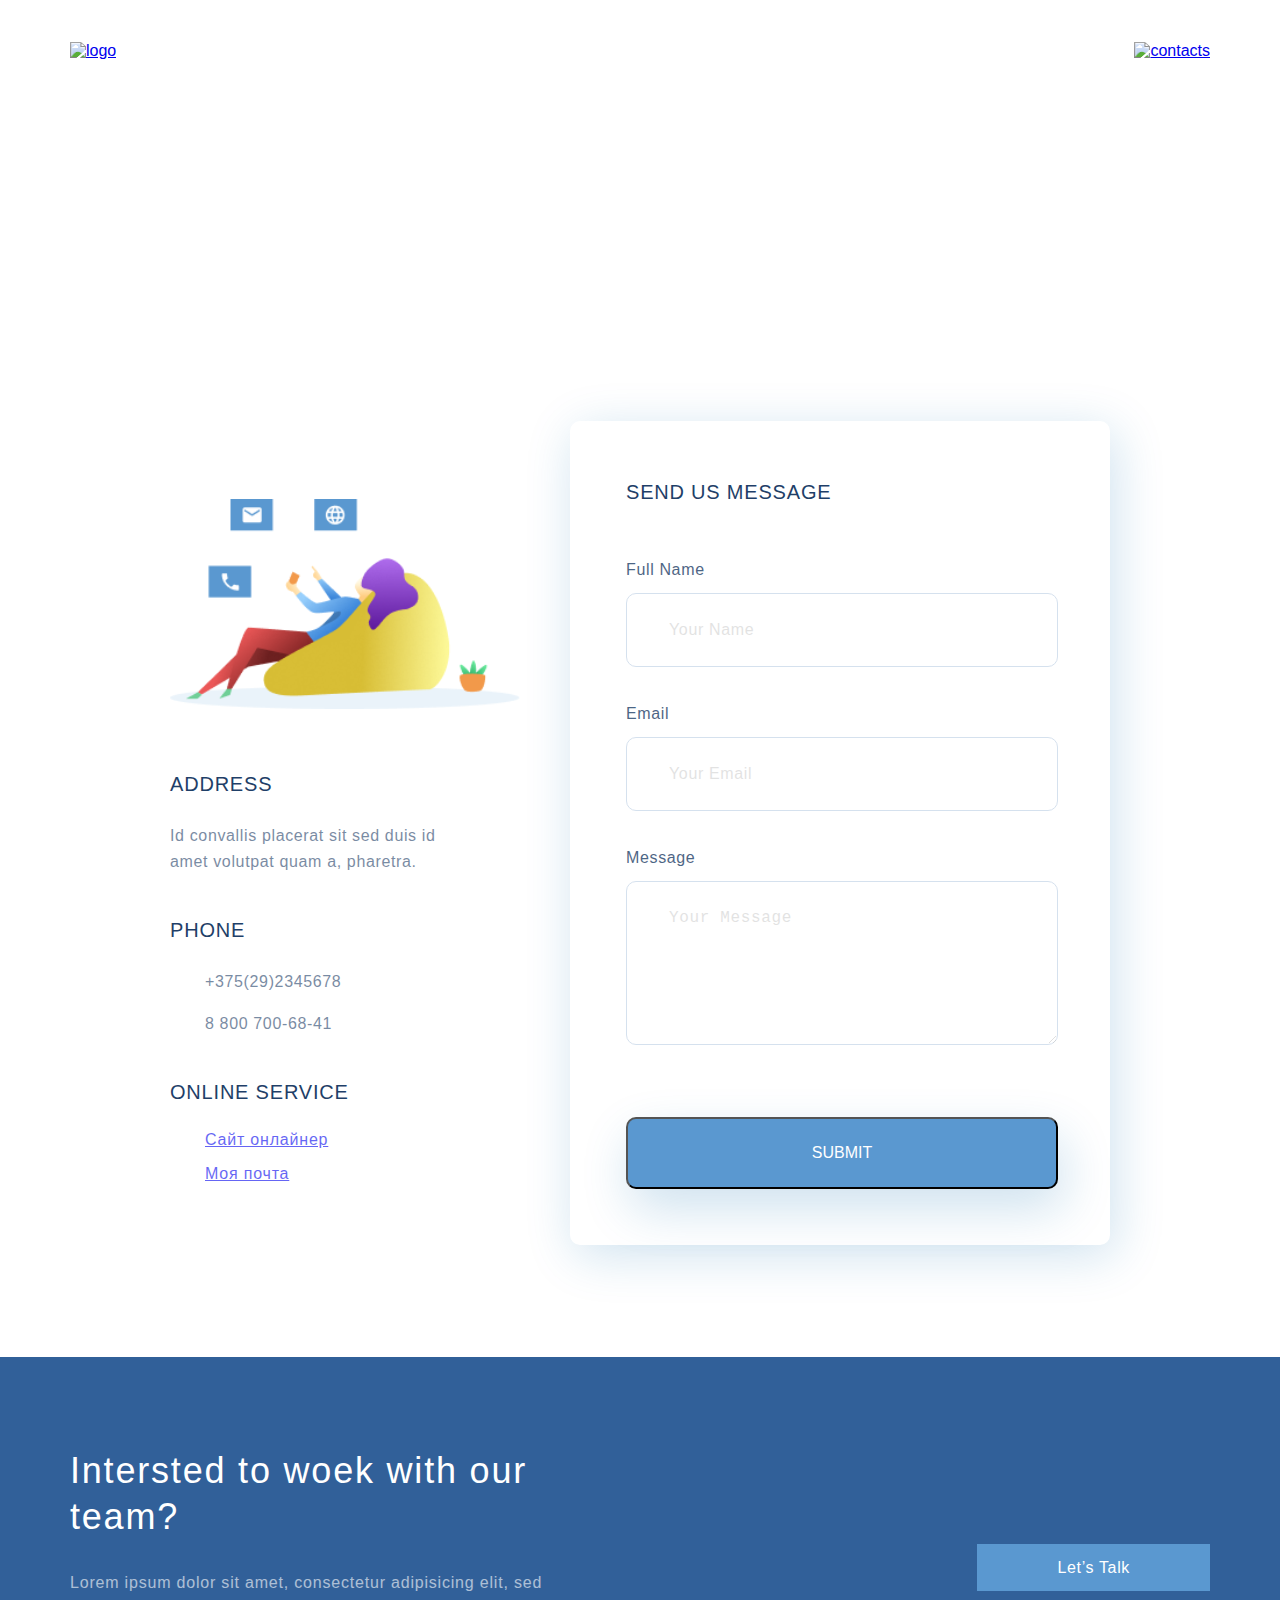
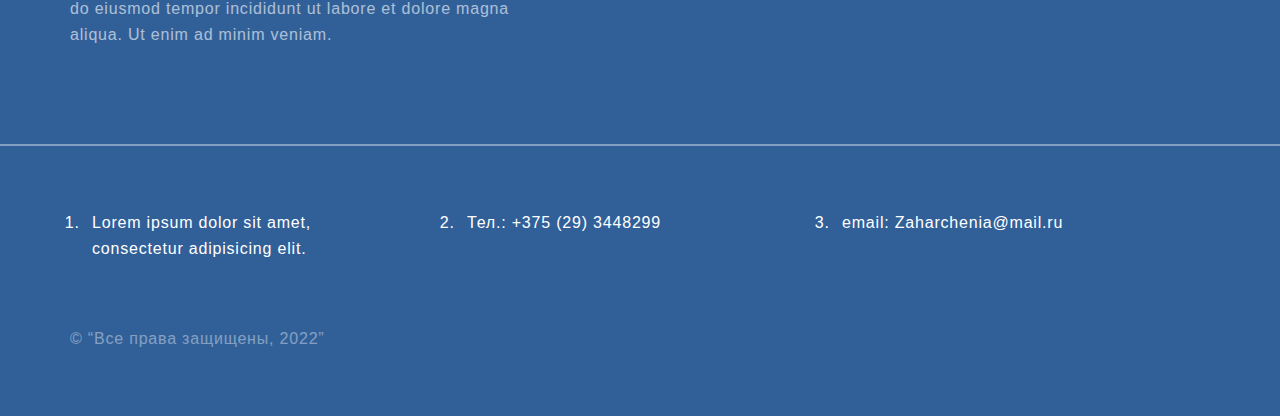
==== contacts.html @ 70f73a6f "Update contacts.html" ====
<!DOCTYPE html>
<html lang="en">

<head>
	<meta charset="UTF-8">
	<meta http-equiv="X-UA-Compatible" content="IE=edge">
	<meta name="viewport" content="width=device-width, initial-scale=1.0">
	<title>Восьмой урок в GeekBrains</title>
	<link rel="stylesheet" href="style.css">
</head>

<body>

	<div class="wrapper">

		<div class="content">

			<div class="container">
				<ul class=" header">
					<li><a href="index.html"><img src="./img/logo.svg" alt="logo"></a></li>
					<li><a href="contacts.html"><img src="./img/contacts.svg" alt="contacts"></a></li>
				</ul>
			</div>
			<div class="top__2">
				<div class="header__contacts">
					<h2 class="heading-contact">Contact Us</h2>
					<p class="text16 text__contact">Lorem ipsum dolor sit amet, consectetur adipiscing elit, sed do eiusmod
						tempor
						<br>
						incididunt ut labore et dolore magna aliqua.
					</p>
				</div>
			</div>

			<form action="#">
				<div class="container">
					<div class="info__">
						<div class="contacts__info">
							<img class="cont__photo" src="./Img/contacts_photo.png" width="350" alt="Photo"><br>
							<h4 class="requisites__left">Address</h4>
							<p class="text16 text__reg">Id convallis placerat sit sed duis id <br> amet volutpat quam a,
								pharetra.
							</p>
							<h4 class="requisites__left">Phone</h4>
							<ul class="li">
								<li class="li__1">+375(29)2345678</li>
								<li class="li__2">8 800 700-68-41</li>
							</ul>
							<h4 class=" requisites__left">Online service</h4>
							<ul>
								<li class="li__site"> <a href="https://www.onliner.by/" target="_blank">Сайт онлайнер</a></li>
								<li class="li__mail"><a href="mailto:Zaharchenia@mail.ru" target="_blank">Моя почта</a></li>
							</ul>
						</div>
						<div class="form">
							<div class="mess">
								<h4 class="requisites__mess">Send us message</h4>
							</div>
							<p class="text__full">Full Name</p>
							<input class="input__mess" type="text" placeholder="Your Name">
							<p class="text__full">Email</p>
							<input class="input__mess" type="email" placeholder="Your Email">

							<p class="text__full">Message</p>
							<textarea class="input__mess input__mess_3" name="text" placeholder="Your Message" cols="16"
								rows="4"></textarea>
							<button class="button__contacts" type="submit">submit</button>
						</div>
					</div>
				</div>
			</form>

			<div class="maps__box container">
				<div class="maps">
					<script type="text/javascript" charset="utf-8" async
						src="https://api-maps.yandex.ru/services/constructor/1.0/js/?um=constructor%3A87ef523dcf23ed4bda33204f98b6f157b334d3fdcc0f0c6e4603c82a7cbbef03&amp;width=100%25&amp;height=480&amp;lang=ru_RU&amp;scroll=true"></script>
				</div>
			</div>

		</div>

		<div class="footer">
			<!-- Красная рамка, низ -->

			<div class="container">
				<div class="footer__top">

					<!-- Желтая рамка, низ -->
					<div class="footer__text">
						<!-- Розовая рамка, низ -->
						<h3 class="heading-f heading__button">Intersted to woek
							with our team?</h3>
						<p class="text16 text__left">Lorem ipsum dolor sit amet, consectetur adipisicing elit, sed do eiusmod
							tempor incididunt ut labore et dolore magna aliqua. Ut enim ad minim veniam.
						</p>
					</div>
					<div class="footer__button_block">
						<a href="#" class="footer__button">Let’s Talk</a>
					</div>
				</div>
			</div>

			<hr class="hr__line">

			<div class="container">
				<div class="footer__bottom">
					<!-- Салатовая рамка, подвал -->
					<ol class="contacts__f">
						<li class="footer__list">Lorem ipsum dolor sit amet, consectetur adipisicing elit.</li>
						<li class="footer__list">Тел.: +375 (29) 3448299</li>
						<li class="footer__list">email: Zaharchenia@mail.ru</li>
					</ol>
					<div class="copyright">
						<!-- Белая рамка, подвал -->
						<p class="text__copyright">&copy; “Все права защищены, 2022”</p>
					</div>
				</div>
			</div>

		</div>

	</div>





</body>

</html>
---- style.css ----
* {
  margin: 0;
  padding: 0;
}

body {
  font-family: sans-serif;
}

.container {
  max-width: 1140px;
  margin: 0 auto;
}

.wrapper {
  min-height: 100vh;
  overflow: hidden;
  display: -webkit-box;
  display: -ms-flexbox;
  display: flex;
  -webkit-box-orient: vertical;
  -webkit-box-direction: normal;
      -ms-flex-direction: column;
          flex-direction: column;
}

.content {
  -webkit-box-flex: 1;
      -ms-flex: 1 1 auto;
          flex: 1 1 auto;
}

.top__box {
  display: -webkit-box;
  display: -ms-flexbox;
  display: flex;
  -webkit-box-orient: vertical;
  -webkit-box-direction: normal;
      -ms-flex-direction: column;
          flex-direction: column;
  height: 100%;
}

.text16 {
  font-size: 16px;
  line-height: 26px;
  color: #1F3F68;
  letter-spacing: 0.05em;
  opacity: 0.6;
}

.text__center {
  width: 100%;
  margin-top: 32px;
  margin-bottom: 64px;
  line-height: 26px;
  text-align: center;
  letter-spacing: 0.05em;
  opacity: 1;
}

.text__contact {
  text-align: center;
  padding-top: 16px;
  font-size: 20px;
  line-height: 30px;
  letter-spacing: 0.04em;
  color: rgba(255, 255, 255, 0.6);
}

.text__left {
  margin-top: 30px;
  text-align: left;
  font-size: 16px;
  line-height: 26px;
  letter-spacing: 0.05em;
  color: #FFFFFF;
}

.text425 {
  width: 425px;
}

.top-heading {
  width: 504px;
  font-size: 64px;
  font-weight: 300;
  line-height: 74px;
  color: #1F3F68;
  margin-bottom: 32px;
  letter-spacing: 0.04em;
}

.top__button {
  font-size: 16px;
  line-height: 26px;
  text-align: center;
  letter-spacing: 0.04em;
  color: #FFFFFF;
  background: #5A98D0;
  -webkit-box-shadow: 5px 10px 20px rgba(53, 110, 173, 0.2);
          box-shadow: 5px 10px 20px rgba(53, 110, 173, 0.2);
  border-radius: 10px;
  padding: 15px 50px;
  text-decoration: none;
  display: inline-block;
  margin-top: 71px;
}

.heading-contact {
  padding-top: 51px;
  font-size: 44px;
  line-height: 74px;
  text-align: center;
  letter-spacing: 0.04em;
  color: #FFFFFF;
}

.heading-3 {
  font-size: 36px;
  font-weight: 300;
  text-align: center;
  line-height: 46px;
  letter-spacing: 0.05em;
}

.heading__button {
  text-align: left;
  color: #FFFFFF;
}

.heading-f {
  font-size: 36px;
  font-weight: 300;
  line-height: 46px;
  letter-spacing: 0.05em;
  color: #FFFFFF;
}

.footer__info {
  margin: 20px 0 3px 0;
  font-size: 20px;
  line-height: 30px;
  color: #1F3F68;
}

.contacts__f {
  display: -webkit-box;
  display: -ms-flexbox;
  display: flex;
  -webkit-box-pack: justify;
      -ms-flex-pack: justify;
          justify-content: space-between;
  margin-bottom: 64px;
  margin-left: 15px;
}

.footer__list {
  -webkit-box-flex: 1;
      -ms-flex-positive: 1;
          flex-grow: 1;
  -ms-flex-preferred-size: 33.333%;
      flex-basis: 33.333%;
  line-height: 26px;
  letter-spacing: 0.05em;
  color: #FFFFFF;
  padding-left: 7px;
  padding-right: 86px;
}

.input__mess {
  margin-left: 56px;
  padding: 21px 0px 21px 42px;
  width: 80%;
  border: 1px solid #356EAD;
  -webkit-box-sizing: border-box;
          box-sizing: border-box;
  border-radius: 10px;
  font-weight: 300;
  font-size: 16px;
  line-height: 30px;
  letter-spacing: 0.04em;
  color: #1F3F68;
  opacity: 0.2;
}

.button__contacts {
  width: 80%;
  height: 72px;
  margin: 72px 56px 56px 56px;
  font-weight: 500;
  font-size: 16px;
  line-height: 26px;
  text-align: center;
  color: #FFFFFF;
  text-transform: uppercase;
  background: #5A98D0;
  -webkit-box-shadow: 5px 20px 50px rgba(16, 112, 177, 0.2);
          box-shadow: 5px 20px 50px rgba(16, 112, 177, 0.2);
  border-radius: 10px;
}

.top {
  min-height: 768px;
  margin: 0;
  padding: 0;
  background: -webkit-gradient(linear, left bottom, left top, color-stop(8.84%, #EBF3FB), color-stop(31.12%, rgba(152, 195, 232, 0)));
  background: linear-gradient(0deg, #EBF3FB 8.84%, rgba(152, 195, 232, 0) 31.12%);
}

.header {
  padding-top: 42px;
  display: -webkit-box;
  display: -ms-flexbox;
  display: flex;
  -webkit-box-pack: justify;
      -ms-flex-pack: justify;
          justify-content: space-between;
  list-style-type: none;
}

.what-we-do {
  padding-top: 64px;
}

.info__top {
  padding-top: 115px;
  -webkit-box-flex: 1;
      -ms-flex-positive: 1;
          flex-grow: 1;
  background-image: url(Img/top_back.png);
  background-repeat: no-repeat;
  background-position: right 100px;
  background-size: 44%;
}

.content__info {
  padding-top: 64px;
  padding-bottom: 64px;
  background-color: transparent;
  display: -webkit-box;
  display: -ms-flexbox;
  display: flex;
  -webkit-box-pack: justify;
      -ms-flex-pack: justify;
          justify-content: space-between;
}

.info__ {
  display: -webkit-box;
  display: -ms-flexbox;
  display: flex;
  -webkit-box-pack: justify;
      -ms-flex-pack: justify;
          justify-content: space-between;
}

.content__card {
  width: 359px;
  padding: 0 32px;
  -webkit-box-sizing: border-box;
          box-sizing: border-box;
  background: #FFFFFF;
  -webkit-box-shadow: 5px 20px 50px rgba(16, 112, 177, 0.2);
          box-shadow: 5px 20px 50px rgba(16, 112, 177, 0.2);
  border-radius: 10px;
  display: -webkit-box;
  display: -ms-flexbox;
  display: flex;
  -webkit-box-orient: vertical;
  -webkit-box-direction: normal;
      -ms-flex-direction: column;
          flex-direction: column;
}

.card__img {
  -ms-flex-item-align: center;
      -ms-grid-row-align: center;
      align-self: center;
  margin-bottom: 51px;
}

.project {
  margin: 0;
}

.project__item {
  position: relative;
  -webkit-box-flex: 1;
      -ms-flex-positive: 1;
          flex-grow: 1;
}

.project__item_margin {
  margin-right: 32px;
}

.project__img {
  width: 100%;
  border-radius: 10px;
}

.project__parent {
  display: -webkit-box;
  display: -ms-flexbox;
  display: flex;
  -webkit-box-pack: justify;
      -ms-flex-pack: justify;
          justify-content: space-between;
  margin-top: 32px;
  margin-bottom: 112px;
}

.project__text {
  font-size: 32px;
  line-height: 46px;
  text-align: right;
  letter-spacing: 0.05em;
  color: #FFFFFF;
  position: absolute;
  top: 64px;
  right: 64px;
}

.project__text_2 {
  font-size: 28px;
  line-height: 46px;
  text-align: left;
  letter-spacing: 0.05em;
  color: #FFFFFF;
  position: absolute;
  top: 32px;
  left: 32px;
}

.maps {
  width: 100%;
}

.footer {
  left: 0px;
  background: #316099;
  -ms-flex-negative: 0;
      flex-shrink: 0;
}

.hr__line {
  width: 100%;
  opacity: 0.4;
  border: 1px solid #FFFFFF;
}

.copyright {
  margin: 0;
}

.text__copyright {
  font-size: 16px;
  line-height: 26px;
  letter-spacing: 0.05em;
  color: #FFFFFF;
  opacity: 0.4;
}

.footer__bottom {
  margin-top: 64px;
  padding-bottom: 64px;
}

.footer__top {
  padding: 91px 0px 96px;
  display: -webkit-box;
  display: -ms-flexbox;
  display: flex;
  -webkit-box-pack: justify;
      -ms-flex-pack: justify;
          justify-content: space-between;
  -webkit-box-align: center;
      -ms-flex-align: center;
          align-items: center;
}

.footer__text {
  max-width: 495px;
  background-color: transparent;
}

.footer__button_block {
  -ms-flex-item-align: center;
      -ms-grid-row-align: center;
      align-self: center;
  margin-top: 40px;
}

.footer__button {
  font-size: 16px;
  line-height: 26px;
  text-align: center;
  letter-spacing: 0.04em;
  color: #FFFFFF;
  background: #5A98D0;
  padding: 15px 80px;
  text-decoration: none;
}

.top__2 {
  height: 250px;
  margin-top: 054px;
  padding: 0;
  background-image: url(img/ContactUS.png);
  background-repeat: no-repeat;
  background-position: center center;
}

.contacts__info {
  margin-top: 135px;
  margin-left: 100px;
  background-color: transparent;
}

.mess {
  margin: 56px 0 0 56px;
  text-align: left;
}

.cont__photo {
  margin-bottom: 16px;
}

.requisites {
  margin-bottom: 16px;
  font-size: 20px;
  line-height: 30px;
  letter-spacing: 0.04em;
  color: #1F3F68;
}

.requisites__left {
  margin-top: 40px;
  margin-bottom: 24px;
  font-size: 20px;
  font-weight: 500;
  line-height: 30px;
  letter-spacing: 0.04em;
  color: #1F3F68;
  text-transform: uppercase;
}

.requisites__mess {
  padding-bottom: 16px;
  font-size: 20px;
  font-weight: 500;
  line-height: 30px;
  letter-spacing: 0.04em;
  color: #1F3F68;
  text-transform: uppercase;
}

.text__reg {
  line-height: 26px;
  letter-spacing: 0.04em;
  color: #1F3F68;
  opacity: 0.6;
}

.li__1 {
  padding-bottom: 16px;
  padding-left: 35px;
  list-style-type: none;
  background: url(img/Phone-1.svg) no-repeat;
  line-height: 26px;
  letter-spacing: 0.04em;
  color: #1F3F68;
  opacity: 0.6;
}

.li__2 {
  list-style-type: none;
  padding-left: 35px;
  background: url(img/Phone-1.svg) no-repeat;
  line-height: 26px;
  letter-spacing: 0.04em;
  color: #1F3F68;
  opacity: 0.6;
}

.li__site {
  padding-bottom: 16px;
  padding-left: 35px;
  list-style-type: none;
  background: url(img/website.svg) no-repeat;
  letter-spacing: 0.05em;
  color: #1F3F68;
  opacity: 0.6;
}

.li__mail {
  padding-left: 35px;
  list-style-type: none;
  background-image: url(img/e-mail.svg);
  background-repeat: no-repeat;
  letter-spacing: 0.05em;
  color: #1F3F68;
  text-decoration: none;
  opacity: 0.6;
}

.text__full {
  margin-top: 32px;
  margin-bottom: 8px;
  margin-left: 56px;
  line-height: 30px;
  letter-spacing: 0.04em;
  color: #1F3F68;
  opacity: 0.8;
}

.card__link {
  font-size: 14px;
  line-height: 30px;
  letter-spacing: 0.05em;
  color: #5A98D0;
  text-decoration: none;
  padding-top: 20px;
  padding-bottom: 20px;
}

.arrow_icon {
  width: 16px;
  padding-left: 20px;
  vertical-align: middle;
}

.form {
  margin-top: 57px;
  margin-right: 100px;
  background: #FFFFFF;
  -webkit-box-shadow: 5px 10px 50px rgba(16, 112, 177, 0.2);
          box-shadow: 5px 10px 50px rgba(16, 112, 177, 0.2);
  border-radius: 10px;
  width: 540px;
  -webkit-box-sizing: border-box;
          box-sizing: border-box;
  display: -webkit-box;
  display: -ms-flexbox;
  display: flex;
  -webkit-box-orient: vertical;
  -webkit-box-direction: normal;
      -ms-flex-direction: column;
          flex-direction: column;
  text-align: left;
}

.maps__box {
  margin-top: 56px;
  margin-bottom: 112px;
}

@media (max-width: 1024px) {
  .container {
    padding-left: 32px;
    padding-right: 32px;
  }
  .top {
    height: 768px;
  }
  .info__top {
    background-position: right 300px;
  }
  .content__info {
    -webkit-box-orient: vertical;
    -webkit-box-direction: normal;
        -ms-flex-direction: column;
            flex-direction: column;
    -webkit-box-align: center;
        -ms-flex-align: center;
            align-items: center;
  }
  .content__card {
    margin-bottom: 32px;
  }
  .project__parent {
    margin-bottom: 109px;
  }
  .top__2 {
    margin-top: 46px;
    margin-bottom: 54px;
  }
  .contacts__info {
    margin-top: 0;
    margin-left: 0;
  }
  .cont__photo {
    margin-bottom: 24px;
  }
  .form {
    margin-top: 64px;
    margin-bottom: 64px;
    margin-right: 0;
  }
  .mess {
    margin: 54px 0 0 54px;
  }
  .requisites__mess {
    padding-right: 281px;
    padding-bottom: 0;
  }
  .button__contacts {
    margin: 70px 54px 54px 54px;
  }
  .maps__box {
    margin-top: 0;
    margin-bottom: 64px;
  }
  .text__full {
    margin-top: 31px;
    margin-bottom: 7px;
  }
  .info__ {
    -webkit-box-orient: vertical;
    -webkit-box-direction: normal;
        -ms-flex-direction: column;
            flex-direction: column;
    -webkit-box-align: center;
        -ms-flex-align: center;
            align-items: center;
  }
  .text__contact {
    margin-left: 120px;
    margin-right: 120px;
  }
  .maps {
    height: 100%;
  }
  .footer__top {
    padding-top: 47px;
    padding-bottom: 64px;
    padding-left: 92px;
    padding-right: 92px;
  }
  .footer__button {
    padding: 15px 41px;
  }
  .footer__text {
    max-width: 336px;
  }
  .footer__bottom {
    padding-left: 92px;
    padding-right: 92px;
    display: -webkit-box;
    display: -ms-flexbox;
    display: flex;
    -webkit-box-orient: vertical;
    -webkit-box-direction: normal;
        -ms-flex-direction: column;
            flex-direction: column;
  }
  .contacts__f {
    -webkit-box-orient: vertical;
    -webkit-box-direction: normal;
        -ms-flex-direction: column;
            flex-direction: column;
    margin-bottom: 40px;
  }
  .footer__list {
    margin-bottom: 20px;
    padding-right: 0;
  }
}

@media (max-width: 667px) {
  .container {
    padding-left: 16px;
    padding-right: 16px;
  }
  .top {
    height: 376px;
    min-height: 376px;
    padding-bottom: 41px;
    -webkit-box-sizing: border-box;
            box-sizing: border-box;
  }
  .header {
    padding-top: 24px;
  }
  .info__top {
    background-image: none;
    padding-top: 36px;
    display: -webkit-box;
    display: -ms-flexbox;
    display: flex;
    -webkit-box-orient: vertical;
    -webkit-box-direction: normal;
        -ms-flex-direction: column;
            flex-direction: column;
    -webkit-box-align: center;
        -ms-flex-align: center;
            align-items: center;
  }
  .top-heading {
    font-size: 32px;
    line-height: 38px;
    text-align: center;
    width: 100%;
    margin-bottom: 12px;
  }
  .text425 {
    text-align: center;
    width: 100%;
  }
  .top__button {
    font-size: 12px;
    padding: 0 8px;
    margin-top: 32px;
  }
  .what-we-do {
    padding-top: 48px;
  }
  .heading-3 {
    font-size: 24px;
    line-height: 28px;
    width: 100%;
  }
  .content__info {
    padding-top: 32px;
    padding-bottom: 32px;
  }
  .content__card {
    width: 100%;
  }
  .text__center {
    width: 100%;
    margin-bottom: 82px;
  }
  .project__text {
    font-size: 16px;
    line-height: 19px;
    top: 16px;
    right: 16px;
  }
  .project__text_2 {
    font-size: 16px;
    line-height: 19px;
    top: 26px;
    left: 16px;
  }
  .project__parent {
    -webkit-box-orient: vertical;
    -webkit-box-direction: normal;
        -ms-flex-direction: column;
            flex-direction: column;
    margin-top: 16px;
    margin-bottom: 64px;
  }
  .project__item_margin {
    margin-right: 0;
    margin-bottom: 16px;
  }
  .top__2 {
    margin-top: 30px;
    margin-bottom: 46px;
  }
  .contacts__info {
    padding-left: 40px;
  }
  .form {
    margin-top: 32px;
    margin-bottom: 32px;
    width: 342px;
  }
  .input__mess {
    margin-left: 35px;
    padding: 13px 0px 13px 26px;
  }
  .input__mess_3 {
    height: 92px;
  }
  .requisites__mess {
    padding-right: 0;
  }
  .text__full {
    margin-left: 35px;
    margin-top: 20px;
    margin-bottom: 5px;
  }
  .button__contacts {
    margin: 46px 35px 35px 35px;
    height: 46px;
  }
  .heading-contact {
    padding-top: 48px;
    padding-bottom: 32px;
    font-size: 24px;
    line-height: 28px;
  }
  .text__contact {
    margin-left: 0;
    margin-right: 0;
    font-size: 16px;
  }
  .requisites__left {
    margin-top: 32px;
  }
  .cont__photo {
    margin-bottom: 32px;
  }
  .footer__top {
    width: 100%;
    -webkit-box-align: center;
        -ms-flex-align: center;
            align-items: center;
    -webkit-box-orient: vertical;
    -webkit-box-direction: normal;
        -ms-flex-direction: column;
            flex-direction: column;
    padding: 18px 0 0 0;
  }
  .footer__button_block {
    margin-bottom: 40px;
  }
  .heading__button {
    text-align: center;
    padding-left: 43px;
    padding-right: 43px;
  }
  .maps {
    height: 100%;
  }
  .heading-f {
    font-size: 24px;
    line-height: 28px;
  }
  .footer__text {
    width: 100%;
    max-width: 343px;
  }
  .text__left {
    text-align: center;
  }
  .footer__bottom {
    margin-top: 32px;
    padding-bottom: 32px;
    padding-left: 0;
    padding-right: 0;
  }
  .contacts__f {
    margin-bottom: 0;
  }
  .footer__list {
    line-height: 19px;
    margin-bottom: 17px;
    padding-left: 23px;
    padding-right: 30px;
  }
  .copyright {
    margin-top: 20px;
    text-align: center;
  }
}
/*# sourceMappingURL=style.css.map */
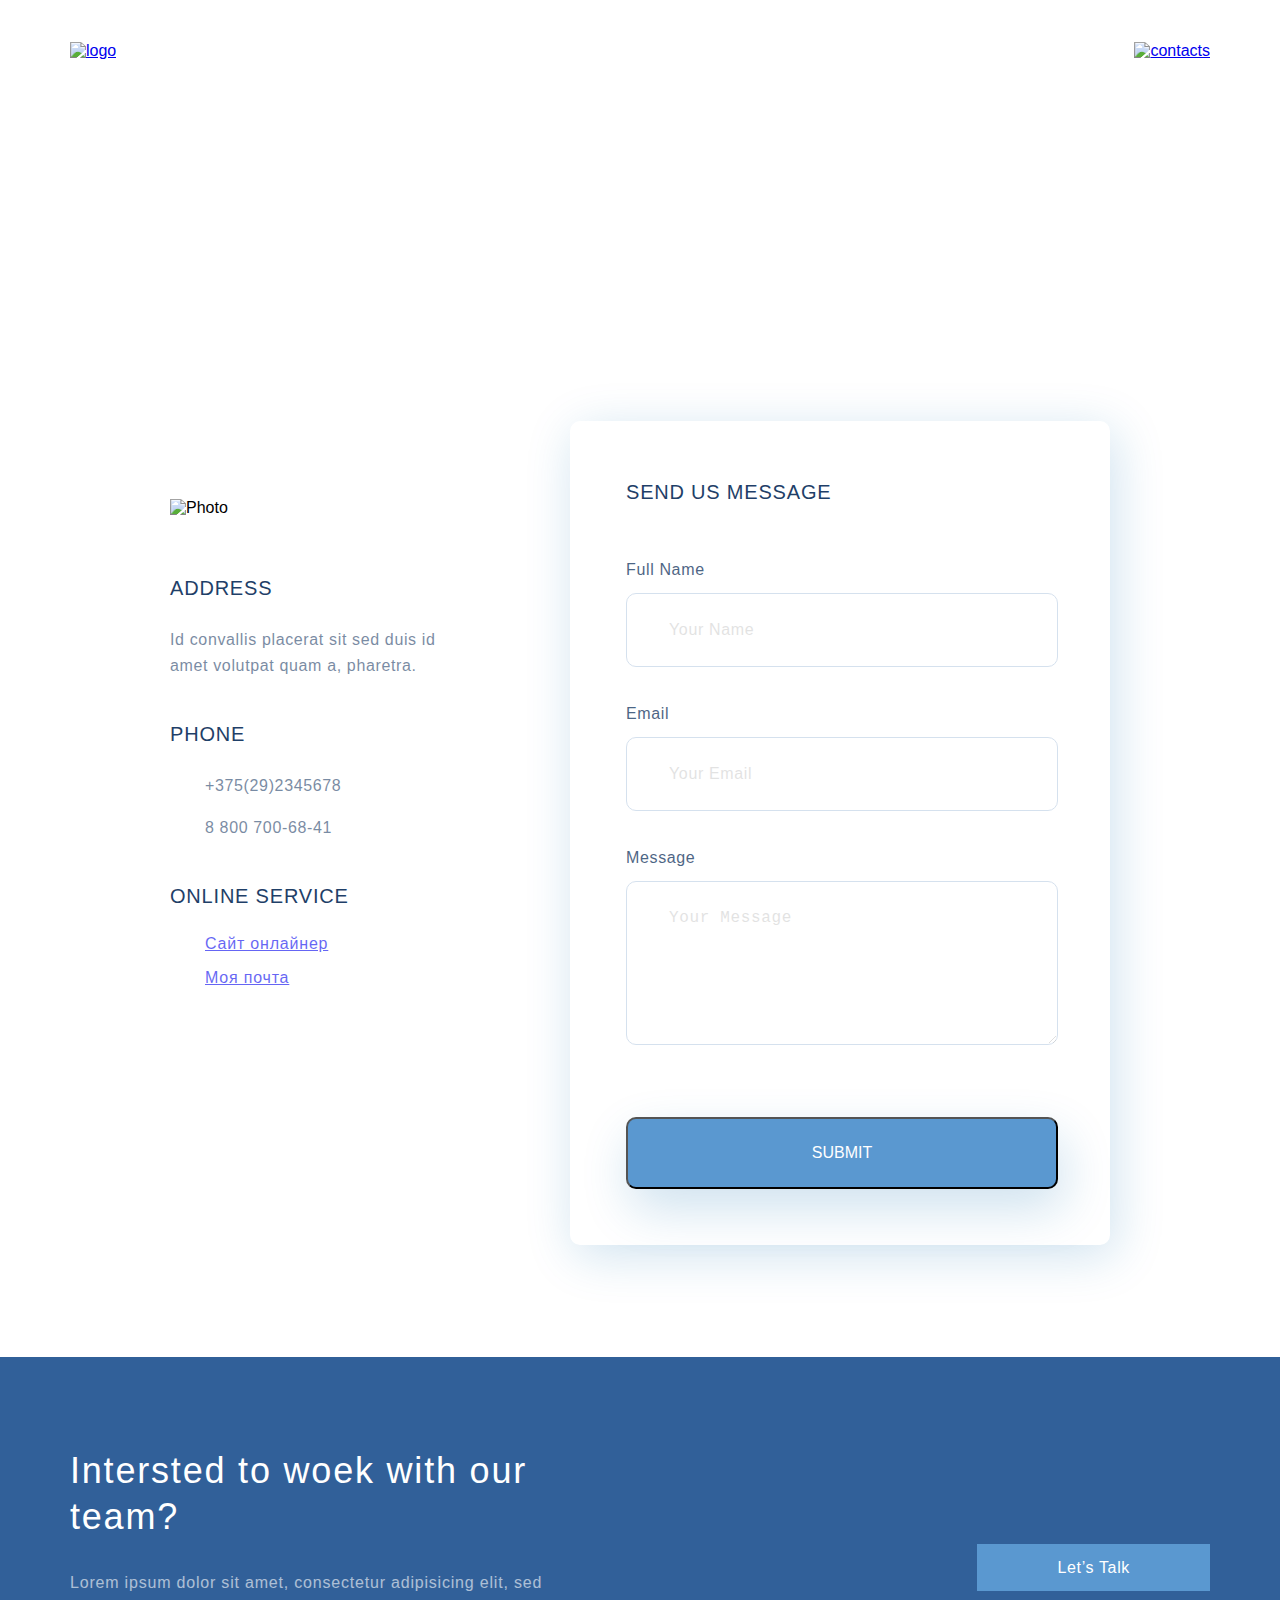
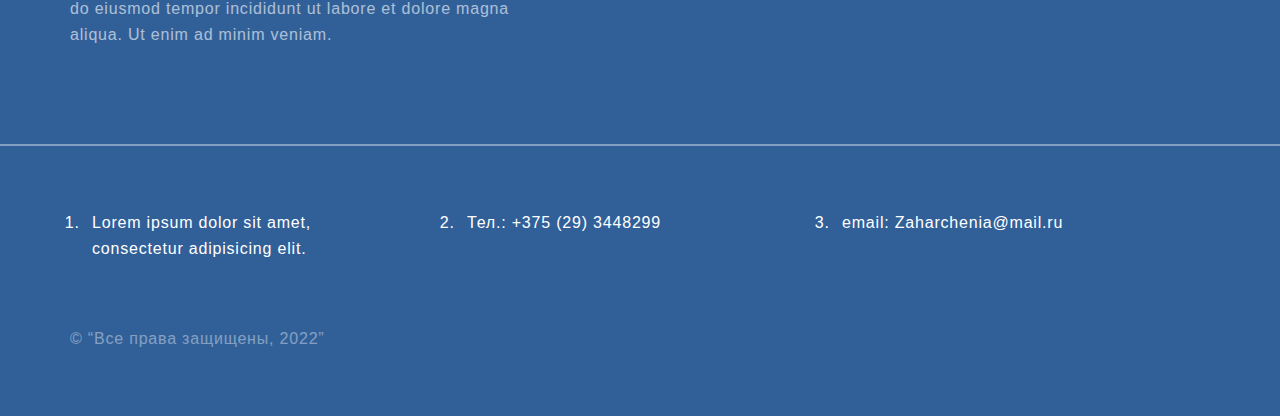
==== commit 0899e705: "1" ====
--- a/contacts.html
+++ b/contacts.html
@@ -36,7 +36,7 @@
 				<div class="container">
 					<div class="info__">
 						<div class="contacts__info">
-							<img class="cont__photo" src="./Img/contacts_photo.png" width="350" alt="Photo"><br>
+							<img class="cont__photo" src="./img/contacts_photo.png" width="350" alt="Photo"><br>
 							<h4 class="requisites__left">Address</h4>
 							<p class="text16 text__reg">Id convallis placerat sit sed duis id <br> amet volutpat quam a,
 								pharetra.
